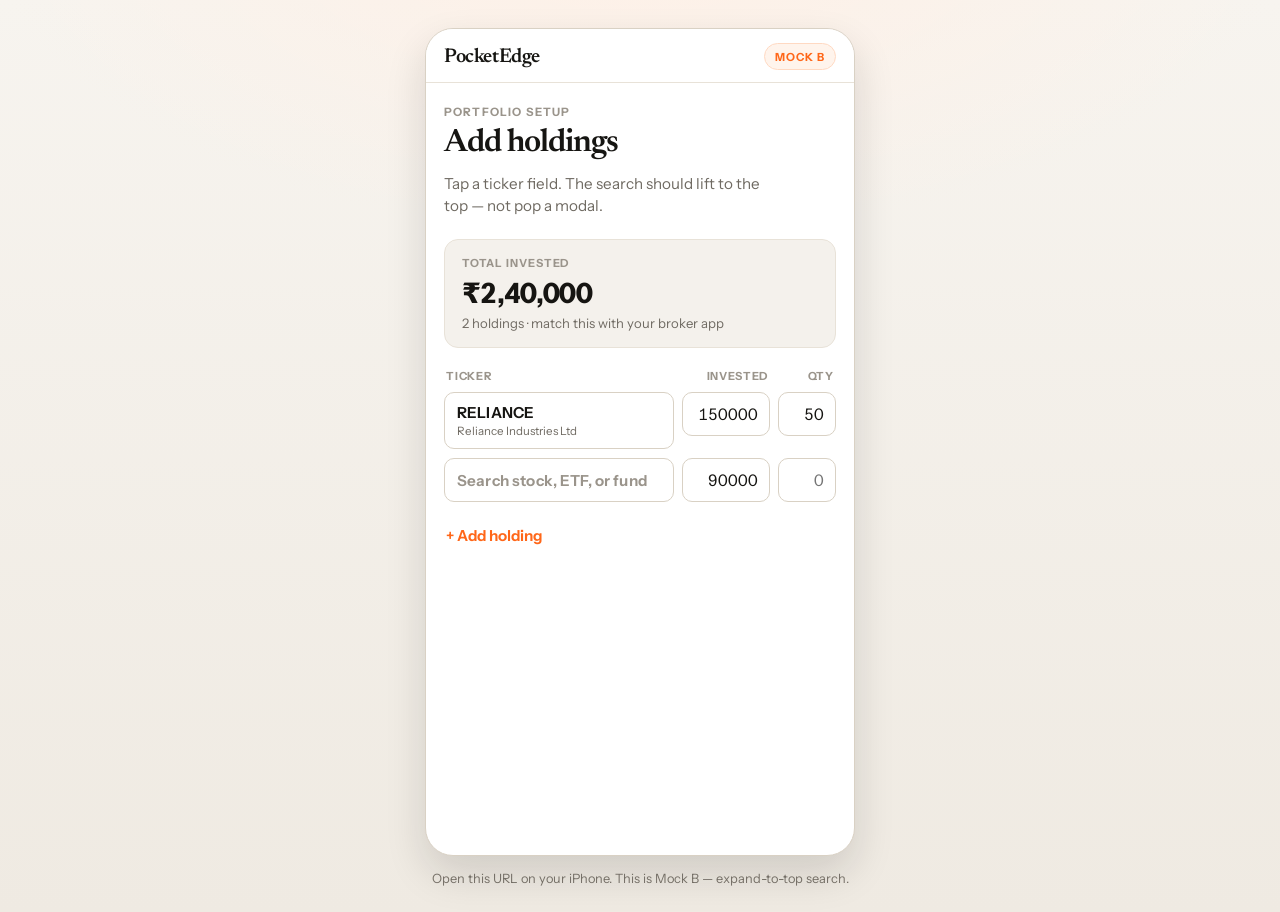
==== index.html @ cbed927a "Add expand-to-top ticker search mock B" ====
<!doctype html>
<html lang="en">
  <head>
    <meta charset="UTF-8" />
    <meta name="viewport" content="width=device-width, initial-scale=1, viewport-fit=cover" />
    <meta name="apple-mobile-web-app-capable" content="yes" />
    <meta name="theme-color" content="#ffffff" />
    <title>PocketEdge — Ticker search mock B</title>
    <link rel="preconnect" href="https://fonts.googleapis.com" />
    <link rel="preconnect" href="https://fonts.gstatic.com" crossorigin />
    <link href="https://fonts.googleapis.com/css2?family=Instrument+Sans:wght@400;500;600;700&family=Newsreader:opsz,wght@6..72,500;6..72,600&display=swap" rel="stylesheet" />
    <link rel="stylesheet" href="./styles.css" />
  </head>
  <body>
    <div class="phone">
      <header class="topbar">
        <div class="topbar-mark">PocketEdge</div>
        <div class="topbar-badge">Mock B</div>
      </header>
      <main class="screen" id="screen">
        <p class="eyebrow">Portfolio setup</p>
        <h1 class="title">Add holdings</h1>
        <p class="lede">Tap a ticker field. The search should lift to the top — not pop a modal.</p>
        <section class="total-card">
          <p class="total-label">Total invested</p>
          <p class="total-value">₹2,40,000</p>
          <p class="total-hint">2 holdings · match this with your broker app</p>
        </section>
        <div class="table-head">
          <span>Ticker</span>
          <span class="right">Invested</span>
          <span class="right">Qty</span>
        </div>
        <div class="rows" id="rows"></div>
        <button type="button" class="add-row" id="addRow">+ Add holding</button>
      </main>
      <div class="search-layer" id="searchLayer" aria-hidden="true">
        <div class="search-backdrop" id="searchBackdrop"></div>
        <div class="search-sheet" id="searchSheet">
          <div class="search-chrome">
            <button type="button" class="cancel" id="searchCancel">Cancel</button>
            <div class="search-field-wrap" id="searchFieldWrap">
              <svg class="search-icon" viewBox="0 0 24 24" aria-hidden="true">
                <circle cx="11" cy="11" r="7" fill="none" stroke="currentColor" stroke-width="2" />
                <path d="M20 20l-3.5-3.5" fill="none" stroke="currentColor" stroke-width="2" stroke-linecap="round" />
              </svg>
              <input id="searchInput" type="text" inputmode="search" enterkeyhint="search" autocomplete="off" autocorrect="off" autocapitalize="characters" spellcheck="false" placeholder="Search stock, ETF, or fund" />
            </div>
          </div>
          <div class="results" id="results"></div>
        </div>
      </div>
    </div>
    <p class="desktop-hint">Open this URL on your iPhone. This is Mock B — expand-to-top search.</p>
    <script src="./app.js"></script>
  </body>
</html>
---- styles.css ----
:root {
  --canvas: #ffffff;
  --surface: #f4f1ec;
  --ink: #161512;
  --muted: #6f6a62;
  --faint: #9a948b;
  --line: #e8e2d8;
  --line-strong: #d9d1c4;
  --accent: #ff6719;
  --accent-wash: #fff4ec;
  --positive: #1a7a2e;
  --shadow: 0 18px 40px rgba(22, 21, 18, 0.14);
  --ease-out: cubic-bezier(0.22, 1, 0.36, 1);
  --ease-spring: cubic-bezier(0.16, 1, 0.3, 1);
  --safe-top: env(safe-area-inset-top, 0px);
  --safe-bottom: env(safe-area-inset-bottom, 0px);
  color-scheme: light;
}

* {
  box-sizing: border-box;
  -webkit-tap-highlight-color: transparent;
}

html,
body {
  margin: 0;
  min-height: 100%;
  background:
    radial-gradient(1200px 600px at 50% -10%, #fff0e6 0%, transparent 55%),
    linear-gradient(180deg, #f7f4ef 0%, #efeae2 100%);
  color: var(--ink);
  font-family: 'Instrument Sans', ui-sans-serif, system-ui, -apple-system, sans-serif;
}

body {
  min-height: 100dvh;
  display: flex;
  flex-direction: column;
  align-items: center;
  justify-content: flex-start;
  padding: 18px 14px calc(24px + var(--safe-bottom));
}

.phone {
  position: relative;
  width: min(100%, 430px);
  min-height: min(860px, calc(100dvh - 72px));
  background: var(--canvas);
  border: 1px solid var(--line-strong);
  border-radius: 28px;
  overflow: hidden;
  box-shadow: var(--shadow);
}

.topbar {
  display: flex;
  align-items: center;
  justify-content: space-between;
  padding: calc(14px + var(--safe-top)) 18px 12px;
  border-bottom: 1px solid var(--line);
  background: rgba(255, 255, 255, 0.92);
  backdrop-filter: blur(10px);
}

.topbar-mark {
  font-family: 'Newsreader', Georgia, serif;
  font-size: 1.25rem;
  font-weight: 600;
  letter-spacing: -0.02em;
}

.topbar-badge {
  font-size: 0.7rem;
  font-weight: 700;
  letter-spacing: 0.08em;
  text-transform: uppercase;
  color: var(--accent);
  background: var(--accent-wash);
  border: 1px solid #ffd9c2;
  border-radius: 999px;
  padding: 0.35rem 0.65rem;
}

.screen {
  padding: 22px 18px 28px;
  transition:
    opacity 280ms var(--ease-out),
    transform 380ms var(--ease-spring),
    filter 280ms var(--ease-out);
}

.phone.is-searching .screen {
  opacity: 0.34;
  transform: translateY(10px) scale(0.985);
  filter: saturate(0.85);
  pointer-events: none;
}

.eyebrow {
  margin: 0;
  font-size: 0.72rem;
  font-weight: 700;
  letter-spacing: 0.1em;
  text-transform: uppercase;
  color: var(--faint);
}

.title {
  margin: 0.45rem 0 0;
  font-family: 'Newsreader', Georgia, serif;
  font-size: 2rem;
  font-weight: 600;
  letter-spacing: -0.03em;
  line-height: 1.1;
}

.lede {
  margin: 0.7rem 0 0;
  color: var(--muted);
  font-size: 0.95rem;
  line-height: 1.45;
  max-width: 34ch;
}

.total-card {
  margin-top: 1.4rem;
  padding: 1rem 1.05rem;
  border-radius: 14px;
  background: var(--surface);
  border: 1px solid var(--line);
}

.total-label {
  margin: 0;
  font-size: 0.7rem;
  font-weight: 700;
  letter-spacing: 0.08em;
  text-transform: uppercase;
  color: var(--faint);
}

.total-value {
  margin: 0.35rem 0 0;
  font-size: 1.75rem;
  font-weight: 700;
  letter-spacing: -0.03em;
  font-variant-numeric: tabular-nums;
}

.total-hint {
  margin: 0.3rem 0 0;
  font-size: 0.82rem;
  color: var(--muted);
}

.table-head {
  display: grid;
  grid-template-columns: minmax(0, 1.4fr) 5.5rem 3.6rem;
  gap: 0.5rem;
  margin: 1.35rem 0 0.55rem;
  padding: 0 0.15rem;
  font-size: 0.7rem;
  font-weight: 700;
  letter-spacing: 0.06em;
  text-transform: uppercase;
  color: var(--faint);
}

.table-head .right,
.cell.right {
  text-align: right;
}

.rows {
  display: flex;
  flex-direction: column;
  gap: 0.55rem;
}

.row {
  display: grid;
  grid-template-columns: minmax(0, 1.4fr) 5.5rem 3.6rem;
  gap: 0.5rem;
  align-items: stretch;
}

.ticker-trigger {
  appearance: none;
  border: 1px solid var(--line-strong);
  background: var(--canvas);
  border-radius: 10px;
  min-height: 44px;
  padding: 0.65rem 0.75rem;
  text-align: left;
  font: inherit;
  color: var(--ink);
  cursor: pointer;
  transition:
    border-color 160ms ease,
    background 160ms ease,
    box-shadow 160ms ease;
}

.ticker-trigger:hover,
.ticker-trigger:focus-visible {
  outline: none;
  border-color: var(--accent);
  box-shadow: 0 0 0 3px rgba(255, 103, 25, 0.14);
}

.ticker-trigger.is-empty {
  color: var(--faint);
}

.ticker-trigger .sym {
  display: block;
  font-size: 0.95rem;
  font-weight: 650;
  letter-spacing: 0.01em;
}

.ticker-trigger .name {
  display: block;
  margin-top: 0.1rem;
  font-size: 0.72rem;
  color: var(--muted);
  white-space: nowrap;
  overflow: hidden;
  text-overflow: ellipsis;
}

.cell input {
  width: 100%;
  min-height: 44px;
  border: 1px solid var(--line-strong);
  border-radius: 10px;
  background: var(--canvas);
  padding: 0.65rem 0.7rem;
  font: inherit;
  font-size: 16px; /* prevent iOS focus zoom */
  color: var(--ink);
  text-align: right;
  font-variant-numeric: tabular-nums;
}

.cell input:focus {
  outline: none;
  border-color: var(--accent);
  box-shadow: 0 0 0 3px rgba(255, 103, 25, 0.14);
}

.add-row {
  margin-top: 1rem;
  appearance: none;
  border: 0;
  background: transparent;
  color: var(--accent);
  font: inherit;
  font-size: 0.95rem;
  font-weight: 650;
  cursor: pointer;
  padding: 0.5rem 0.15rem;
}

/* —— Expand-to-top search layer —— */
.search-layer {
  position: absolute;
  inset: 0;
  z-index: 40;
  pointer-events: none;
  visibility: hidden;
}

.search-layer.open,
.search-layer.closing {
  pointer-events: auto;
  visibility: visible;
}

.search-backdrop {
  position: absolute;
  inset: 0;
  background: rgba(22, 21, 18, 0.28);
  opacity: 0;
  transition: opacity 280ms var(--ease-out);
}

.search-layer.open .search-backdrop {
  opacity: 1;
}

.search-layer.closing .search-backdrop {
  opacity: 0;
}

.search-sheet {
  position: absolute;
  inset: 0;
  display: flex;
  flex-direction: column;
  background: var(--canvas);
  opacity: 0;
  will-change: clip-path, opacity;
}

.search-layer.open .search-sheet,
.search-layer.closing .search-sheet {
  opacity: 1;
}

/* Opening morph: sheet starts from the tapped field's box */
.search-sheet.morphing-from {
  transition: none;
}

.search-chrome {
  padding: calc(10px + var(--safe-top)) 14px 10px;
  border-bottom: 1px solid var(--line);
  background: rgba(255, 255, 255, 0.96);
  backdrop-filter: blur(12px);
  display: grid;
  grid-template-columns: auto 1fr;
  gap: 0.65rem;
  align-items: center;
}

.cancel {
  appearance: none;
  border: 0;
  background: transparent;
  color: var(--muted);
  font: inherit;
  font-size: 0.95rem;
  font-weight: 600;
  padding: 0.45rem 0.2rem;
  cursor: pointer;
}

.cancel:active {
  color: var(--ink);
}

.search-field-wrap {
  display: flex;
  align-items: center;
  gap: 0.55rem;
  min-height: 48px;
  padding: 0 0.9rem;
  border-radius: 14px;
  background: var(--surface);
  border: 1px solid var(--line-strong);
  box-shadow: 0 1px 0 rgba(255, 255, 255, 0.7) inset;
}

.search-field-wrap:focus-within {
  border-color: var(--accent);
  box-shadow: 0 0 0 3px rgba(255, 103, 25, 0.16);
}

.search-icon {
  width: 18px;
  height: 18px;
  color: var(--faint);
  flex-shrink: 0;
}

#searchInput {
  width: 100%;
  border: 0;
  background: transparent;
  font: inherit;
  font-size: 16px;
  color: var(--ink);
  outline: none;
  min-width: 0;
}

#searchInput::placeholder {
  color: var(--faint);
}

.results {
  flex: 1;
  min-height: 0;
  overflow-y: auto;
  -webkit-overflow-scrolling: touch;
  padding: 0.35rem 0 calc(18px + var(--safe-bottom));
  opacity: 0;
  transform: translateY(12px);
  transition:
    opacity 280ms var(--ease-out) 90ms,
    transform 380ms var(--ease-spring) 60ms;
}

.search-layer.open .results {
  opacity: 1;
  transform: translateY(0);
}

.search-layer.closing .results {
  opacity: 0;
  transform: translateY(8px);
  transition-duration: 160ms;
  transition-delay: 0ms;
}

.result {
  appearance: none;
  width: 100%;
  border: 0;
  border-bottom: 1px solid var(--line);
  background: transparent;
  text-align: left;
  padding: 0.95rem 1.05rem;
  font: inherit;
  color: var(--ink);
  cursor: pointer;
  display: grid;
  gap: 0.2rem;
}

.result:active {
  background: var(--surface);
}

.result-top {
  display: flex;
  align-items: center;
  gap: 0.5rem;
}

.result-sym {
  font-size: 1rem;
  font-weight: 700;
  letter-spacing: 0.01em;
}

.result-kind {
  font-size: 0.65rem;
  font-weight: 700;
  letter-spacing: 0.07em;
  text-transform: uppercase;
  color: var(--muted);
  background: var(--surface);
  border-radius: 999px;
  padding: 0.2rem 0.5rem;
}

.result-name {
  font-size: 0.84rem;
  color: var(--muted);
  line-height: 1.35;
}

.results-empty,
.results-hint {
  padding: 1.4rem 1.1rem;
  color: var(--muted);
  font-size: 0.92rem;
}

.desktop-hint {
  margin: 14px 8px 0;
  max-width: 430px;
  text-align: center;
  color: #7a746b;
  font-size: 0.8rem;
  line-height: 1.4;
}

@media (max-width: 520px) {
  body {
    padding: 0;
    background: var(--canvas);
  }

  .phone {
    width: 100%;
    min-height: 100dvh;
    border: 0;
    border-radius: 0;
    box-shadow: none;
  }

  .desktop-hint {
    display: none;
  }
}

@media (min-width: 720px) {
  body {
    justify-content: center;
    padding-top: 28px;
  }
}
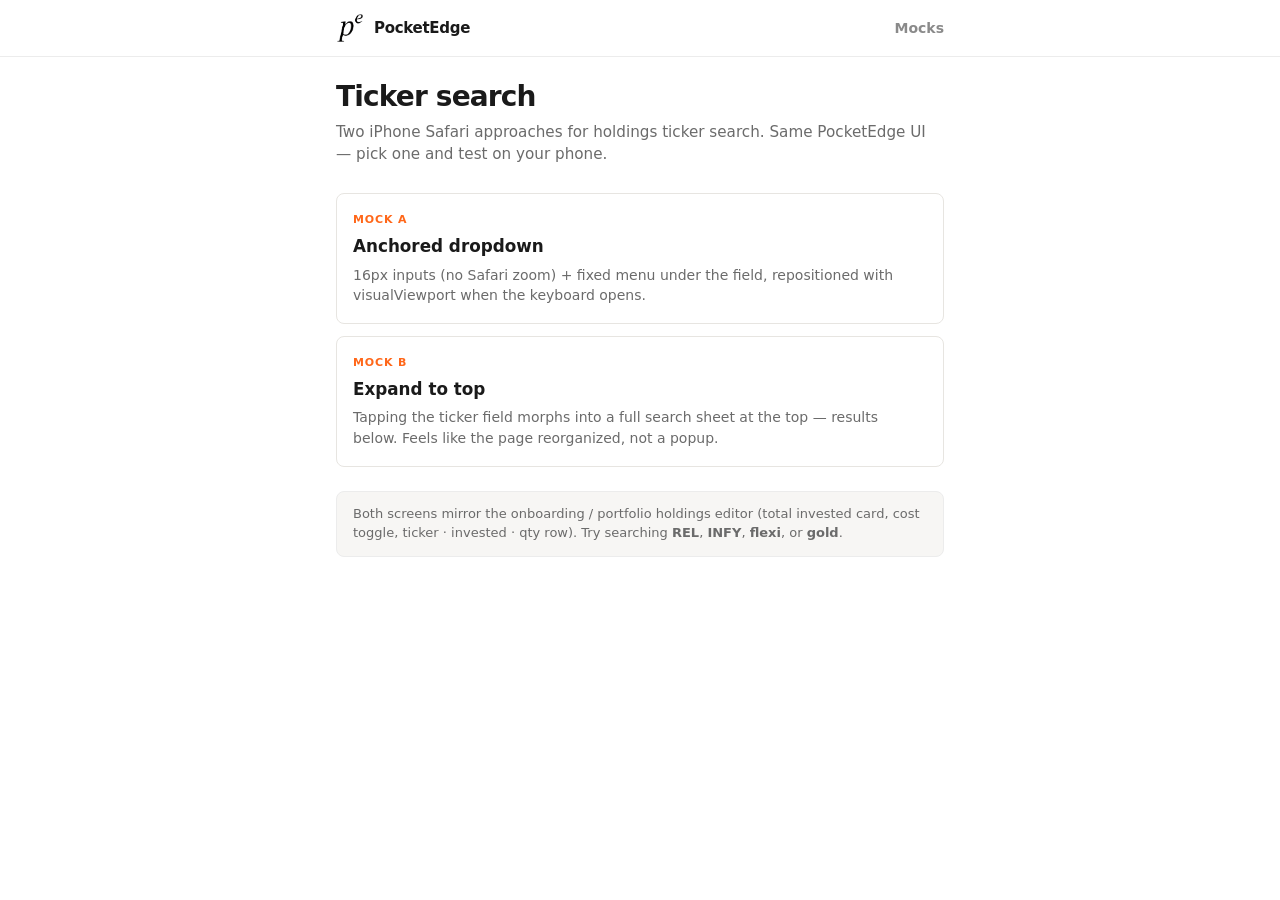
==== commit 4ecd48e7: "Ship side-by-side Mock A and Mock B matching PocketEdge UI. Chooser home plus anchored dropdown (A) " ====
--- a/index.html
+++ b/index.html
@@ -5,53 +5,57 @@
     <meta name="viewport" content="width=device-width, initial-scale=1, viewport-fit=cover" />
     <meta name="apple-mobile-web-app-capable" content="yes" />
     <meta name="theme-color" content="#ffffff" />
-    <title>PocketEdge — Ticker search mock B</title>
-    <link rel="preconnect" href="https://fonts.googleapis.com" />
-    <link rel="preconnect" href="https://fonts.gstatic.com" crossorigin />
-    <link href="https://fonts.googleapis.com/css2?family=Instrument+Sans:wght@400;500;600;700&family=Newsreader:opsz,wght@6..72,500;6..72,600&display=swap" rel="stylesheet" />
-    <link rel="stylesheet" href="./styles.css" />
+    <title>PocketEdge — Ticker search mocks</title>
+    <link rel="stylesheet" href="./shared.css" />
   </head>
   <body>
-    <div class="phone">
-      <header class="topbar">
-        <div class="topbar-mark">PocketEdge</div>
-        <div class="topbar-badge">Mock B</div>
+    <div class="app">
+      <header class="nav">
+        <div class="nav-inner">
+          <div class="brand">
+            <img src="./logo.png" alt="" width="28" height="28" />
+            <span class="brand-name">PocketEdge</span>
+          </div>
+          <span class="nav-badge">Mocks</span>
+        </div>
       </header>
-      <main class="screen" id="screen">
-        <p class="eyebrow">Portfolio setup</p>
-        <h1 class="title">Add holdings</h1>
-        <p class="lede">Tap a ticker field. The search should lift to the top — not pop a modal.</p>
-        <section class="total-card">
-          <p class="total-label">Total invested</p>
-          <p class="total-value">₹2,40,000</p>
-          <p class="total-hint">2 holdings · match this with your broker app</p>
-        </section>
-        <div class="table-head">
-          <span>Ticker</span>
-          <span class="right">Invested</span>
-          <span class="right">Qty</span>
-        </div>
-        <div class="rows" id="rows"></div>
-        <button type="button" class="add-row" id="addRow">+ Add holding</button>
-      </main>
-      <div class="search-layer" id="searchLayer" aria-hidden="true">
-        <div class="search-backdrop" id="searchBackdrop"></div>
-        <div class="search-sheet" id="searchSheet">
-          <div class="search-chrome">
-            <button type="button" class="cancel" id="searchCancel">Cancel</button>
-            <div class="search-field-wrap" id="searchFieldWrap">
-              <svg class="search-icon" viewBox="0 0 24 24" aria-hidden="true">
-                <circle cx="11" cy="11" r="7" fill="none" stroke="currentColor" stroke-width="2" />
-                <path d="M20 20l-3.5-3.5" fill="none" stroke="currentColor" stroke-width="2" stroke-linecap="round" />
-              </svg>
-              <input id="searchInput" type="text" inputmode="search" enterkeyhint="search" autocomplete="off" autocorrect="off" autocapitalize="characters" spellcheck="false" placeholder="Search stock, ETF, or fund" />
-            </div>
+
+      <div class="main">
+        <div class="main-inner">
+          <h1 class="page-title">Ticker search</h1>
+          <p class="page-lede">
+            Two iPhone Safari approaches for holdings ticker search. Same PocketEdge UI —
+            pick one and test on your phone.
+          </p>
+
+          <div class="chooser">
+            <a class="chooser-card" href="./a.html">
+              <p class="chooser-kicker">Mock A</p>
+              <p class="chooser-title">Anchored dropdown</p>
+              <p class="chooser-body">
+                16px inputs (no Safari zoom) + fixed menu under the field, repositioned with
+                visualViewport when the keyboard opens.
+              </p>
+            </a>
+
+            <a class="chooser-card" href="./b.html">
+              <p class="chooser-kicker">Mock B</p>
+              <p class="chooser-title">Expand to top</p>
+              <p class="chooser-body">
+                Tapping the ticker field morphs into a full search sheet at the top — results
+                below. Feels like the page reorganized, not a popup.
+              </p>
+            </a>
           </div>
-          <div class="results" id="results"></div>
+
+          <p class="note">
+            Both screens mirror the onboarding / portfolio holdings editor (total invested card,
+            cost toggle, ticker · invested · qty row). Try searching
+            <strong>REL</strong>, <strong>INFY</strong>, <strong>flexi</strong>, or
+            <strong>gold</strong>.
+          </p>
         </div>
       </div>
     </div>
-    <p class="desktop-hint">Open this URL on your iPhone. This is Mock B — expand-to-top search.</p>
-    <script src="./app.js"></script>
   </body>
 </html>
--- a/shared.css
+++ b/shared.css
@@ -0,0 +1,612 @@
+:root {
+  --pe-canvas: #ffffff;
+  --pe-surface: #f7f6f4;
+  --pe-text: #1a1a1a;
+  --pe-text-secondary: #6b6b6b;
+  --pe-text-muted: #8a8a8a;
+  --pe-border: #ececec;
+  --pe-border-strong: #e7e5e1;
+  --pe-accent: #ff6719;
+  --pe-accent-pressed: #e5560e;
+  --pe-accent-wash: #fff7f2;
+  --pe-accent-border: #ffd9c2;
+  --pe-negative: #d93025;
+  --pe-ink: #1f1f1f;
+  --safe-top: env(safe-area-inset-top, 0px);
+  --safe-bottom: env(safe-area-inset-bottom, 0px);
+  color-scheme: light;
+}
+
+* {
+  box-sizing: border-box;
+  -webkit-tap-highlight-color: transparent;
+}
+
+html,
+body {
+  margin: 0;
+  min-height: 100%;
+}
+
+body {
+  min-height: 100dvh;
+  background: var(--pe-canvas);
+  color: var(--pe-text);
+  font-family: ui-sans-serif, system-ui, -apple-system, BlinkMacSystemFont, 'Segoe UI',
+    Roboto, 'Helvetica Neue', Arial, sans-serif;
+  font-size: 15px;
+  line-height: 1.5;
+  -webkit-font-smoothing: antialiased;
+}
+
+button,
+input {
+  font: inherit;
+}
+
+/* Match production: prevent iOS Safari focus zoom */
+@supports (-webkit-touch-callout: none) {
+  input:not([type='checkbox']):not([type='radio']):not([type='button']):not([type='submit']) {
+    font-size: 16px !important;
+  }
+}
+
+a {
+  color: inherit;
+  text-decoration: none;
+}
+
+/* —— Shell (AuthLayoutHeader + onboarding) —— */
+.app {
+  display: flex;
+  min-height: 100dvh;
+  flex-direction: column;
+  background: var(--pe-canvas);
+}
+
+.nav {
+  position: sticky;
+  top: 0;
+  z-index: 40;
+  flex-shrink: 0;
+  border-bottom: 1px solid var(--pe-border);
+  background: rgba(255, 255, 255, 0.95);
+  backdrop-filter: blur(12px);
+}
+
+.nav-inner {
+  margin: 0 auto;
+  display: flex;
+  height: 56px;
+  max-width: 40rem;
+  align-items: center;
+  justify-content: space-between;
+  gap: 0.75rem;
+  padding: 0 1rem;
+  padding-top: var(--safe-top);
+}
+
+.brand {
+  display: flex;
+  min-width: 0;
+  align-items: center;
+  gap: 0.625rem;
+}
+
+.brand img {
+  width: 28px;
+  height: 28px;
+  object-fit: contain;
+}
+
+.brand-name {
+  font-size: 15px;
+  font-weight: 600;
+  letter-spacing: -0.02em;
+  color: var(--pe-text);
+}
+
+.nav-badge {
+  margin-left: auto;
+  font-size: 0.875rem;
+  font-weight: 600;
+  color: var(--pe-text-muted);
+}
+
+.main {
+  flex: 1;
+  min-height: 0;
+  overflow-y: auto;
+  -webkit-overflow-scrolling: touch;
+}
+
+.main-inner {
+  margin: 0 auto;
+  max-width: 40rem;
+  padding: 1.5rem 1rem calc(2rem + var(--safe-bottom));
+}
+
+.back {
+  display: inline-flex;
+  align-items: center;
+  gap: 0.375rem;
+  margin-bottom: 1.5rem;
+  border: 0;
+  background: transparent;
+  padding: 0;
+  font-size: 0.875rem;
+  font-weight: 600;
+  color: var(--pe-text-secondary);
+  cursor: pointer;
+}
+
+.back:hover {
+  color: var(--pe-text);
+}
+
+.page-title {
+  margin: 0;
+  font-size: 1.75rem;
+  font-weight: 700;
+  letter-spacing: -0.03em;
+  line-height: 1.15;
+  color: var(--pe-text);
+}
+
+.page-lede {
+  margin: 0.5rem 0 0;
+  font-size: 0.95rem;
+  line-height: 1.45;
+  color: var(--pe-text-secondary);
+}
+
+/* —— Chooser home —— */
+.chooser {
+  display: grid;
+  gap: 0.75rem;
+  margin-top: 1.75rem;
+}
+
+.chooser-card {
+  display: block;
+  border: 1px solid var(--pe-border-strong);
+  border-radius: 0.5rem;
+  background: var(--pe-canvas);
+  padding: 1.1rem 1rem;
+  transition: border-color 140ms ease, background 140ms ease;
+}
+
+.chooser-card:active,
+.chooser-card:hover {
+  border-color: var(--pe-accent);
+  background: var(--pe-accent-wash);
+}
+
+.chooser-kicker {
+  margin: 0;
+  font-size: 11px;
+  font-weight: 700;
+  letter-spacing: 0.08em;
+  text-transform: uppercase;
+  color: var(--pe-accent);
+}
+
+.chooser-title {
+  margin: 0.35rem 0 0;
+  font-size: 1.05rem;
+  font-weight: 700;
+  color: var(--pe-text);
+}
+
+.chooser-body {
+  margin: 0.35rem 0 0;
+  font-size: 0.875rem;
+  line-height: 1.45;
+  color: var(--pe-text-secondary);
+}
+
+.note {
+  margin-top: 1.5rem;
+  padding: 0.85rem 1rem;
+  border-radius: 0.5rem;
+  border: 1px solid var(--pe-border);
+  background: var(--pe-surface);
+  font-size: 0.8125rem;
+  line-height: 1.45;
+  color: var(--pe-text-secondary);
+}
+
+/* —— Holdings (HoldingsEditTable) —— */
+.total-card {
+  margin-top: 1.5rem;
+  border-radius: 0.5rem;
+  border: 1px solid var(--pe-border);
+  background: var(--pe-surface);
+  padding: 0.85rem 1rem;
+}
+
+.section-label {
+  margin: 0;
+  font-size: 11px;
+  font-weight: 700;
+  letter-spacing: 0.08em;
+  text-transform: uppercase;
+  color: var(--pe-text-muted);
+}
+
+.total-value {
+  margin: 0.25rem 0 0;
+  font-size: 28px;
+  font-weight: 700;
+  letter-spacing: -0.03em;
+  font-variant-numeric: tabular-nums;
+  color: var(--pe-text);
+}
+
+.total-hint {
+  margin: 0.25rem 0 0;
+  font-size: 13px;
+  color: var(--pe-text-secondary);
+}
+
+.holdings-head {
+  margin-top: 2rem;
+  display: flex;
+  flex-wrap: wrap;
+  align-items: flex-end;
+  justify-content: space-between;
+  gap: 0.75rem;
+}
+
+.cost-toggle {
+  display: flex;
+  width: fit-content;
+  gap: 0.25rem;
+  border-radius: 0.5rem;
+  background: var(--pe-surface);
+  padding: 0.25rem;
+}
+
+.cost-toggle button {
+  appearance: none;
+  border: 0;
+  border-radius: 0.375rem;
+  background: transparent;
+  padding: 0.375rem 0.75rem;
+  font-size: 12px;
+  font-weight: 600;
+  color: var(--pe-text-muted);
+  cursor: pointer;
+}
+
+.cost-toggle button.active {
+  background: var(--pe-canvas);
+  color: var(--pe-text);
+  box-shadow: 0 1px 2px rgba(0, 0, 0, 0.06);
+}
+
+.col-head {
+  display: grid;
+  grid-template-columns: minmax(0, 1fr) 7.25rem 4.5rem 2.25rem;
+  gap: 0.5rem;
+  margin-top: 1rem;
+  padding: 0 0.125rem;
+  font-size: 11px;
+  font-weight: 700;
+  letter-spacing: 0.06em;
+  text-transform: uppercase;
+  color: var(--pe-text-muted);
+}
+
+.col-head .right {
+  text-align: right;
+}
+
+.rows {
+  margin-top: 0.5rem;
+  display: flex;
+  flex-direction: column;
+  gap: 0.5rem;
+}
+
+.row {
+  display: grid;
+  grid-template-columns: minmax(0, 1fr) 7.25rem 4.5rem 2.25rem;
+  gap: 0.5rem;
+  align-items: start;
+}
+
+.field {
+  width: 100%;
+  min-width: 0;
+  min-height: 40px;
+  border: 1px solid var(--pe-border-strong);
+  border-radius: 0.375rem;
+  background: var(--pe-canvas);
+  padding: 0.5rem 0.625rem;
+  color: var(--pe-text);
+  outline: none;
+  font-size: 16px;
+}
+
+.field:focus {
+  border-color: var(--pe-accent);
+  box-shadow: 0 0 0 1px var(--pe-accent);
+}
+
+.field.right {
+  text-align: right;
+  font-variant-numeric: tabular-nums;
+}
+
+.search-anchor {
+  position: relative;
+  min-width: 0;
+}
+
+.delete-btn {
+  display: flex;
+  height: 36px;
+  width: 36px;
+  flex-shrink: 0;
+  align-items: center;
+  justify-content: center;
+  border: 0;
+  border-radius: 0.375rem;
+  background: transparent;
+  color: var(--pe-text-muted);
+  cursor: pointer;
+}
+
+.delete-btn:hover {
+  background: var(--pe-surface);
+  color: var(--pe-negative);
+}
+
+.add-row {
+  margin-top: 0.85rem;
+  appearance: none;
+  border: 0;
+  background: transparent;
+  padding: 0.35rem 0.125rem;
+  font-size: 0.95rem;
+  font-weight: 650;
+  color: var(--pe-accent);
+  cursor: pointer;
+}
+
+.footer {
+  flex-shrink: 0;
+  border-top: 1px solid var(--pe-border);
+  background: var(--pe-canvas);
+  padding: 1rem 1rem max(1rem, var(--safe-bottom));
+}
+
+.footer-inner {
+  margin: 0 auto;
+  max-width: 40rem;
+}
+
+.primary-btn {
+  display: inline-flex;
+  width: 100%;
+  align-items: center;
+  justify-content: center;
+  border: 0;
+  border-radius: 0.375rem;
+  background: var(--pe-accent);
+  padding: 0.75rem 1rem;
+  font-size: 15px;
+  font-weight: 700;
+  color: #fff;
+  cursor: pointer;
+}
+
+.primary-btn:hover {
+  background: var(--pe-accent-pressed);
+}
+
+/* —— Mock A: fixed portal dropdown —— */
+.dropdown {
+  position: fixed;
+  z-index: 70;
+  max-height: 16rem;
+  overflow-y: auto;
+  -webkit-overflow-scrolling: touch;
+  border: 1px solid var(--pe-border-strong);
+  border-radius: 0.375rem;
+  background: var(--pe-canvas);
+  box-shadow: 0 10px 30px rgba(0, 0, 0, 0.12);
+}
+
+.dropdown-empty {
+  padding: 0.65rem 0.75rem;
+  font-size: 12px;
+  color: var(--pe-text-muted);
+}
+
+.result {
+  appearance: none;
+  width: 100%;
+  border: 0;
+  border-bottom: 1px solid var(--pe-border);
+  background: transparent;
+  padding: 0.65rem 0.75rem;
+  text-align: left;
+  color: var(--pe-text);
+  cursor: pointer;
+}
+
+.result:last-child {
+  border-bottom: 0;
+}
+
+.result:active,
+.result:hover {
+  background: var(--pe-surface);
+}
+
+.result-top {
+  display: flex;
+  align-items: center;
+  gap: 0.5rem;
+}
+
+.result-sym {
+  font-size: 14px;
+  font-weight: 600;
+}
+
+.result-kind {
+  border-radius: 999px;
+  background: var(--pe-surface);
+  padding: 0.125rem 0.5rem;
+  font-size: 10px;
+  font-weight: 700;
+  letter-spacing: 0.04em;
+  text-transform: uppercase;
+  color: var(--pe-text-muted);
+}
+
+.result-name {
+  margin-top: 0.125rem;
+  font-size: 12px;
+  line-height: 1.35;
+  color: var(--pe-text-muted);
+}
+
+/* —— Mock B: expand-to-top sheet —— */
+.search-layer {
+  position: fixed;
+  inset: 0;
+  z-index: 80;
+  pointer-events: none;
+  visibility: hidden;
+}
+
+.search-layer.open,
+.search-layer.closing {
+  pointer-events: auto;
+  visibility: visible;
+}
+
+.search-backdrop {
+  position: absolute;
+  inset: 0;
+  background: rgba(26, 26, 26, 0.28);
+  opacity: 0;
+  transition: opacity 260ms ease;
+}
+
+.search-layer.open .search-backdrop {
+  opacity: 1;
+}
+
+.search-layer.closing .search-backdrop {
+  opacity: 0;
+}
+
+.search-sheet {
+  position: absolute;
+  inset: 0;
+  display: flex;
+  flex-direction: column;
+  background: var(--pe-canvas);
+  opacity: 0;
+  will-change: clip-path, opacity;
+}
+
+.search-layer.open .search-sheet,
+.search-layer.closing .search-sheet {
+  opacity: 1;
+}
+
+.search-sheet.morphing-from {
+  transition: none;
+}
+
+.search-chrome {
+  display: grid;
+  grid-template-columns: auto 1fr;
+  gap: 0.65rem;
+  align-items: center;
+  padding: calc(0.65rem + var(--safe-top)) 1rem 0.65rem;
+  border-bottom: 1px solid var(--pe-border);
+  background: rgba(255, 255, 255, 0.96);
+  backdrop-filter: blur(12px);
+}
+
+.cancel {
+  appearance: none;
+  border: 0;
+  background: transparent;
+  padding: 0.4rem 0.15rem;
+  font-size: 0.95rem;
+  font-weight: 600;
+  color: var(--pe-text-secondary);
+  cursor: pointer;
+}
+
+.search-field-wrap {
+  display: flex;
+  min-height: 44px;
+  align-items: center;
+  gap: 0.5rem;
+  border: 1px solid var(--pe-border-strong);
+  border-radius: 0.5rem;
+  background: var(--pe-surface);
+  padding: 0 0.75rem;
+}
+
+.search-field-wrap:focus-within {
+  border-color: var(--pe-accent);
+  box-shadow: 0 0 0 1px var(--pe-accent);
+}
+
+.search-field-wrap input {
+  width: 100%;
+  min-width: 0;
+  border: 0;
+  background: transparent;
+  outline: none;
+  font-size: 16px;
+  color: var(--pe-text);
+}
+
+.search-field-wrap input::placeholder {
+  color: var(--pe-text-muted);
+}
+
+.sheet-results {
+  flex: 1;
+  min-height: 0;
+  overflow-y: auto;
+  -webkit-overflow-scrolling: touch;
+  padding-bottom: calc(1rem + var(--safe-bottom));
+  opacity: 0;
+  transform: translateY(10px);
+  transition: opacity 260ms ease 80ms, transform 360ms cubic-bezier(0.16, 1, 0.3, 1) 40ms;
+}
+
+.search-layer.open .sheet-results {
+  opacity: 1;
+  transform: translateY(0);
+}
+
+.search-layer.closing .sheet-results {
+  opacity: 0;
+  transform: translateY(6px);
+  transition-duration: 140ms;
+  transition-delay: 0ms;
+}
+
+@keyframes resultIn {
+  from {
+    opacity: 0;
+    transform: translateY(8px);
+  }
+  to {
+    opacity: 1;
+    transform: translateY(0);
+  }
+}
